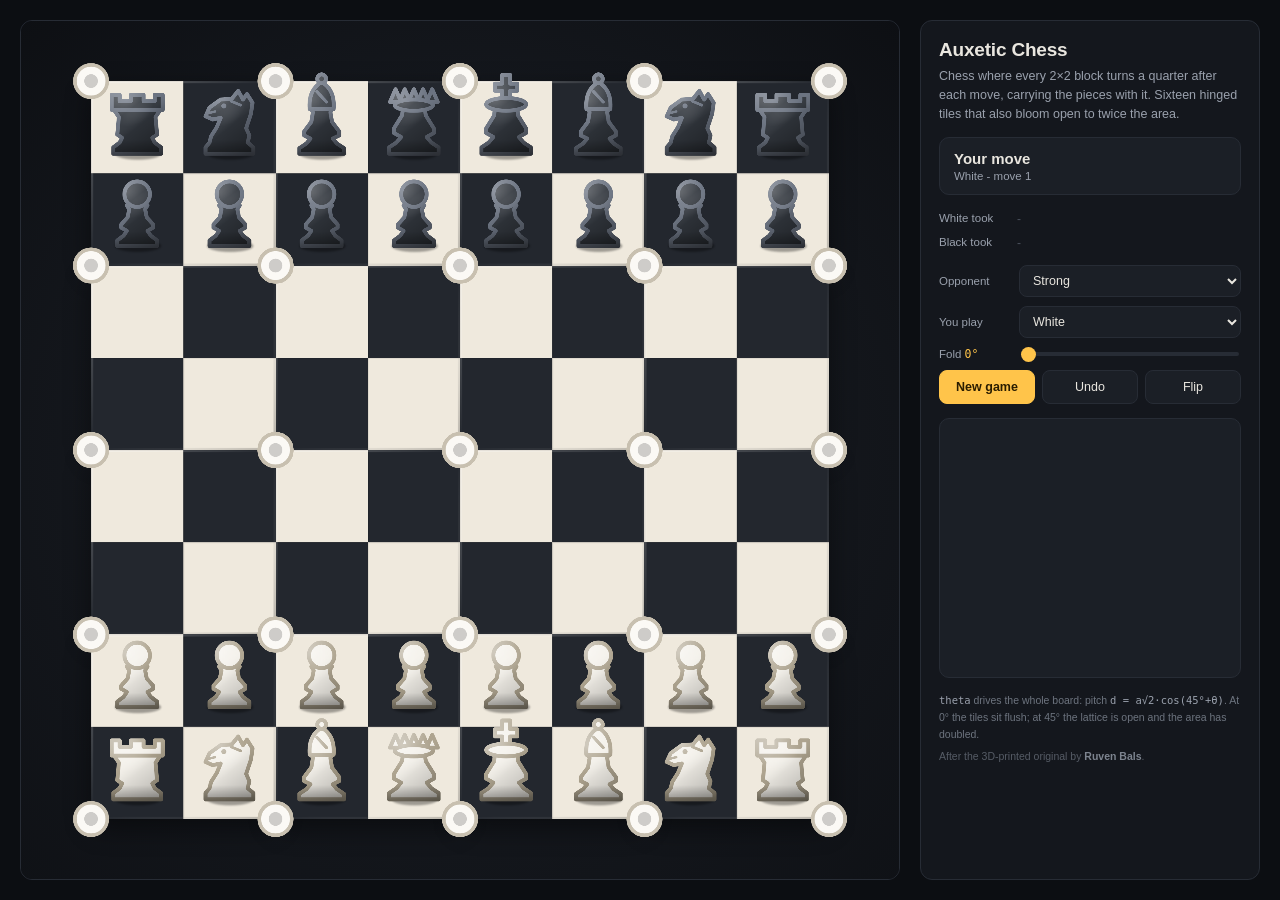
==== index.html @ 0c1244b6 "add auxetic chess: every 2x2 block twists a quarter after each move Co-Authored-By: Claude Opus 5 <n" ====
<!DOCTYPE html>
<html lang="en">
<head>
<meta charset="utf-8">
<meta name="viewport" content="width=device-width, initial-scale=1, viewport-fit=cover">
<title>Auxetic Chess</title>
<meta name="description" content="Chess on a rotating-squares auxetic board that blooms open and folds into play.">
<link rel="stylesheet" href="style.css">
<link rel="icon" href="data:image/svg+xml,<svg xmlns='http://www.w3.org/2000/svg' viewBox='0 0 32 32'><rect width='32' height='32' rx='6' fill='%23f7f4ee'/><rect x='4' y='4' width='12' height='12' fill='%2323272e'/><rect x='16' y='16' width='12' height='12' fill='%2323272e'/></svg>">
</head>
<body>

<main class="shell">

  <section class="stage">
    <canvas id="board" aria-label="Auxetic chess board"></canvas>

    <div id="promo" class="promo" hidden>
      <p>Promote to</p>
      <div id="promo-choices" class="promo-choices"></div>
    </div>
  </section>

  <aside class="panel">
    <header class="brand">
      <h1>Auxetic Chess</h1>
      <p class="sub">Chess where every 2&times;2 block turns a quarter after each
      move, carrying the pieces with it. Sixteen hinged tiles that also bloom
      open to twice the area.</p>
    </header>

    <div class="statusbox">
      <strong id="status">Unfolding</strong>
      <span id="detail"></span>
    </div>

    <div class="captures">
      <div class="cap-row">
        <span class="cap-label">White took</span>
        <span id="cap-white" class="cap glyphs b"></span>
        <span class="adv"></span>
      </div>
      <div class="cap-row">
        <span class="cap-label">Black took</span>
        <span id="cap-black" class="cap glyphs w"></span>
        <span class="adv"></span>
      </div>
    </div>

    <div class="controls">
      <div class="row">
        <label for="level">Opponent</label>
        <select id="level">
          <option value="0">Casual</option>
          <option value="1">Club</option>
          <option value="2" selected>Strong</option>
          <option value="3">Brutal</option>
        </select>
      </div>
      <div class="row">
        <label for="side">You play</label>
        <select id="side">
          <option value="white" selected>White</option>
          <option value="black">Black</option>
        </select>
      </div>
      <div class="row slider">
        <label for="fold">Fold <span id="fold-val">45&deg;</span></label>
        <input id="fold" type="range" min="0" max="100" value="100">
      </div>
      <div class="row buttons">
        <button id="new-game" class="primary">New game</button>
        <button id="undo">Undo</button>
        <button id="flip">Flip</button>
      </div>
    </div>

    <ol id="moves" class="moves"></ol>

    <footer class="foot">
      <p><span class="k">theta</span> drives the whole board:
      pitch <span class="k">d = a&#8730;2&#183;cos(45&deg;+&theta;)</span>.
      At 0&deg; the tiles sit flush; at 45&deg; the lattice is open and the area has doubled.</p>
      <p class="credit">After the 3D-printed original by <strong>Ruven Bals</strong>.</p>
    </footer>
  </aside>

</main>

<script src="js/chess.js"></script>
<script src="js/ai.js"></script>
<script src="js/pieces.js"></script>
<script src="js/board.js"></script>
<script src="js/main.js"></script>
</body>
</html>
---- style.css ----
:root {
  --bg: #0c0e12;
  --panel: #14171d;
  --panel-2: #1b1f26;
  --line: #272c35;
  --ink: #e9e6df;
  --ink-dim: #9aa1ad;
  --accent: #ffc44a;
  --accent-ink: #2a1d00;
  --radius: 12px;
  --font: ui-sans-serif, -apple-system, "SF Pro Text", "Segoe UI", Roboto, sans-serif;
  --mono: ui-monospace, "SF Mono", Menlo, Consolas, monospace;
}

* { box-sizing: border-box; }

html, body {
  margin: 0;
  height: 100%;
  background: var(--bg);
  color: var(--ink);
  font-family: var(--font);
  -webkit-font-smoothing: antialiased;
}

.shell {
  display: grid;
  grid-template-columns: minmax(0, 1fr) 340px;
  gap: 20px;
  height: 100%;
  padding: 20px;
}

/* ---- board stage ---- */

.stage {
  position: relative;
  min-width: 0;
  border-radius: var(--radius);
  overflow: hidden;
  background: #11141a;
  border: 1px solid var(--line);
}

#board {
  display: block;
  width: 100%;
  height: 100%;
  touch-action: manipulation;
}

.promo {
  position: absolute;
  inset: auto 0 0 0;
  margin: 0 auto 24px;
  width: max-content;
  padding: 14px 18px;
  background: rgba(20, 23, 29, 0.94);
  border: 1px solid var(--line);
  border-radius: var(--radius);
  box-shadow: 0 18px 50px rgba(0, 0, 0, 0.6);
  backdrop-filter: blur(8px);
  text-align: center;
}
.promo p { margin: 0 0 10px; font-size: 12px; color: var(--ink-dim); letter-spacing: 0.04em; text-transform: uppercase; }
.promo-choices { display: flex; gap: 8px; }
.promo-btn {
  width: 56px; height: 56px;
  font-size: 34px; line-height: 1;
  background: var(--panel-2);
  border: 1px solid var(--line);
  border-radius: 10px;
  color: var(--ink);
  cursor: pointer;
  transition: background .12s, transform .12s;
}
.promo-btn:hover { background: #2a303a; transform: translateY(-2px); }
.promo-btn .glyph.w { color: #f4f1ea; text-shadow: 0 1px 2px rgba(0,0,0,0.5); }
.promo-btn .glyph.b { color: #20242b; text-shadow: 0 1px 0 rgba(255,255,255,0.18); }

/* ---- side panel ---- */

.panel {
  display: flex;
  flex-direction: column;
  gap: 14px;
  min-height: 0;
  padding: 18px;
  background: var(--panel);
  border: 1px solid var(--line);
  border-radius: var(--radius);
  overflow-y: auto;
}

.brand h1 {
  margin: 0;
  font-size: 19px;
  letter-spacing: -0.01em;
}
.brand .sub {
  margin: 6px 0 0;
  font-size: 12.5px;
  line-height: 1.5;
  color: var(--ink-dim);
}

.statusbox {
  display: flex;
  flex-direction: column;
  gap: 3px;
  padding: 12px 14px;
  background: var(--panel-2);
  border: 1px solid var(--line);
  border-radius: 10px;
}
.statusbox strong { font-size: 15px; }
.statusbox span { font-size: 11.5px; color: var(--ink-dim); font-variant-numeric: tabular-nums; }

.captures { display: flex; flex-direction: column; gap: 6px; }
.cap-row { display: flex; align-items: center; gap: 8px; font-size: 11.5px; }
.cap-label { color: var(--ink-dim); width: 70px; flex: none; }
.cap { font-size: 17px; line-height: 1; letter-spacing: -1px; min-height: 18px; flex: 1; word-break: break-all; }
.cap.w { color: #f2efe9; }
.cap.b { color: #79808d; }
.cap .none { color: #4a515c; font-size: 12px; }
.adv { color: var(--accent); font-size: 11px; font-weight: 600; font-variant-numeric: tabular-nums; }

.controls { display: flex; flex-direction: column; gap: 9px; }
.row { display: flex; align-items: center; gap: 10px; }
.row label { font-size: 11.5px; color: var(--ink-dim); width: 70px; flex: none; }
.row select {
  flex: 1;
  padding: 7px 9px;
  font-family: inherit;
  font-size: 12.5px;
  color: var(--ink);
  background: var(--panel-2);
  border: 1px solid var(--line);
  border-radius: 8px;
  cursor: pointer;
}
.row.slider label { width: auto; min-width: 70px; }
.row.slider #fold-val { color: var(--accent); font-variant-numeric: tabular-nums; font-family: var(--mono); }
#fold {
  flex: 1;
  -webkit-appearance: none;
  appearance: none;
  height: 4px;
  border-radius: 2px;
  background: var(--line);
  cursor: pointer;
}
#fold::-webkit-slider-thumb {
  -webkit-appearance: none;
  width: 15px; height: 15px;
  border-radius: 50%;
  background: var(--accent);
  border: none;
  cursor: grab;
}
#fold::-moz-range-thumb {
  width: 15px; height: 15px;
  border-radius: 50%;
  background: var(--accent);
  border: none;
  cursor: grab;
}

.buttons { gap: 7px; }
button {
  flex: 1;
  padding: 9px 10px;
  font-family: inherit;
  font-size: 12.5px;
  font-weight: 500;
  color: var(--ink);
  background: var(--panel-2);
  border: 1px solid var(--line);
  border-radius: 8px;
  cursor: pointer;
  transition: background .12s;
}
button:hover { background: #262c36; }
button.primary { background: var(--accent); color: var(--accent-ink); border-color: var(--accent); font-weight: 600; }
button.primary:hover { background: #ffd170; }

.moves {
  flex: 1;
  min-height: 90px;
  max-height: 260px;
  margin: 0;
  padding: 8px;
  overflow-y: auto;
  list-style: none;
  background: var(--panel-2);
  border: 1px solid var(--line);
  border-radius: 10px;
  font-family: var(--mono);
  font-size: 12px;
}
.moves li { display: grid; grid-template-columns: 30px 1fr 1fr; gap: 6px; padding: 2.5px 4px; border-radius: 4px; }
.moves li:nth-child(odd) { background: rgba(255, 255, 255, 0.022); }
.moves .n { color: #5c636f; }
.moves .m { color: var(--ink); }

.foot { font-size: 10.5px; line-height: 1.6; color: #6d747f; }
.foot p { margin: 0 0 5px; }
.foot .k { font-family: var(--mono); color: #9aa1ad; }
.foot .credit { color: #565c66; }
.foot .credit strong { color: #7d848f; font-weight: 600; }

/* ---- narrow screens ---- */

@media (max-width: 900px) {
  .shell {
    grid-template-columns: 1fr;
    grid-template-rows: minmax(0, 1fr) auto;
    height: auto;
    min-height: 100%;
    padding: 12px;
    gap: 12px;
  }
  .stage { aspect-ratio: 1 / 1; height: auto; }
  .panel { max-height: none; overflow: visible; }
  .moves { max-height: 160px; }
}

@media (max-width: 460px) {
  .shell { padding: 8px; gap: 8px; }
  .panel { padding: 14px; }
}
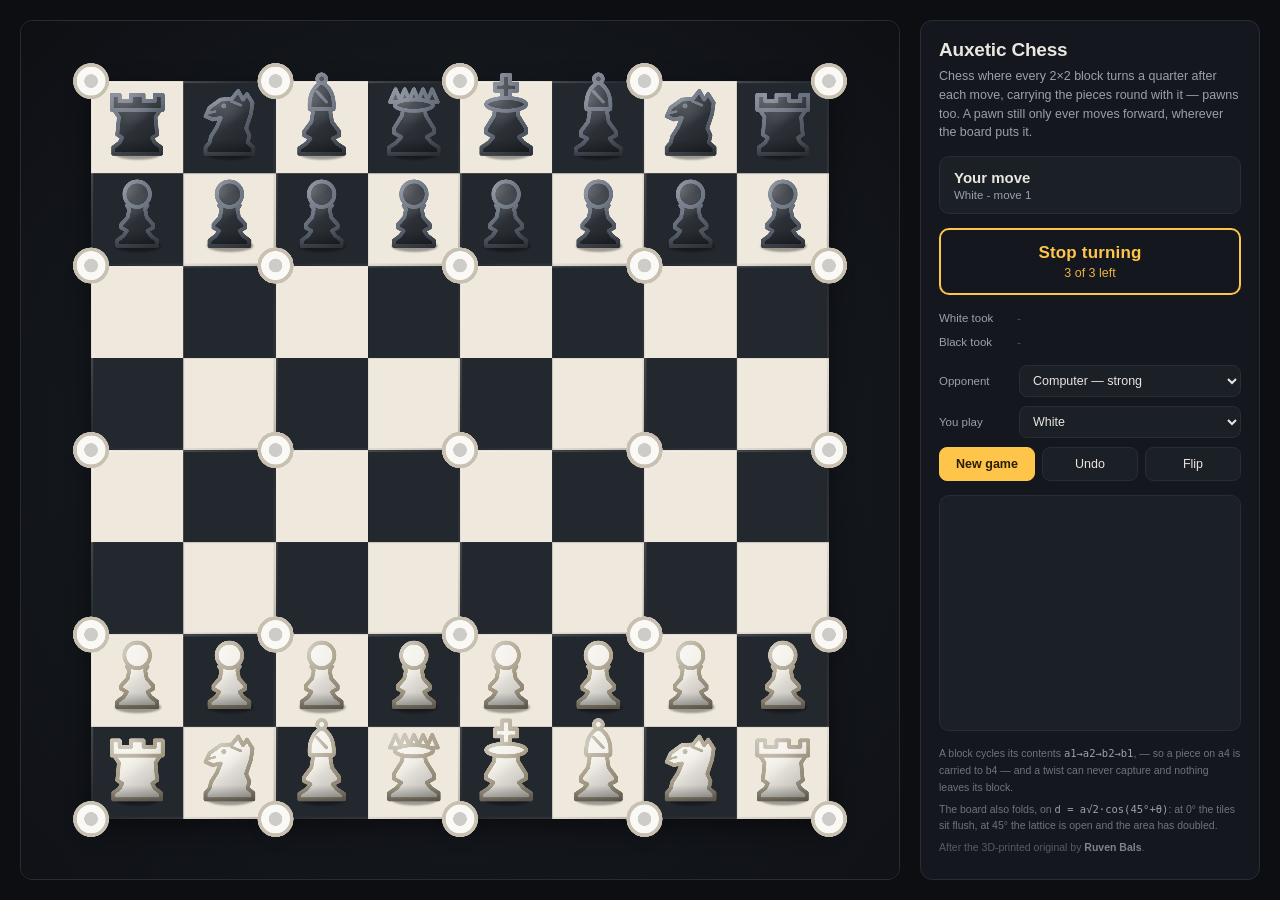
==== commit a71a8050: "make the twist the whole game, and add stop turning - the twist is always on; the checkbox and fold " ====
--- a/index.html
+++ b/index.html
@@ -19,20 +19,33 @@
       <p>Promote to</p>
       <div id="promo-choices" class="promo-choices"></div>
     </div>
+
+    <div id="mate" class="mate" hidden>
+      <div class="mate-card">
+        <span id="mate-king" class="mate-king w">&#9818;</span>
+        <h2>Checkmate</h2>
+        <p id="mate-winner">White wins</p>
+      </div>
+    </div>
   </section>
 
   <aside class="panel">
     <header class="brand">
       <h1>Auxetic Chess</h1>
       <p class="sub">Chess where every 2&times;2 block turns a quarter after each
-      move, carrying the pieces with it. Sixteen hinged tiles that also bloom
-      open to twice the area.</p>
+      move, carrying the pieces round with it &mdash; pawns too. A pawn still
+      only ever moves forward, wherever the board puts it.</p>
     </header>
 
     <div class="statusbox">
       <strong id="status">Unfolding</strong>
       <span id="detail"></span>
     </div>
+
+    <button id="stop" class="stop-btn" disabled>
+      <span id="stop-title" class="stop-title">Stop turning</span>
+      <span id="stop-sub" class="stop-sub">3 left</span>
+    </button>
 
     <div class="captures">
       <div class="cap-row">
@@ -51,22 +64,19 @@
       <div class="row">
         <label for="level">Opponent</label>
         <select id="level">
-          <option value="0">Casual</option>
-          <option value="1">Club</option>
-          <option value="2" selected>Strong</option>
-          <option value="3">Brutal</option>
+          <option value="hotseat">Two players</option>
+          <option value="0">Computer &mdash; casual</option>
+          <option value="1">Computer &mdash; club</option>
+          <option value="2" selected>Computer &mdash; strong</option>
+          <option value="3">Computer &mdash; brutal</option>
         </select>
       </div>
-      <div class="row">
+      <div class="row" id="side-row">
         <label for="side">You play</label>
         <select id="side">
           <option value="white" selected>White</option>
           <option value="black">Black</option>
         </select>
-      </div>
-      <div class="row slider">
-        <label for="fold">Fold <span id="fold-val">45&deg;</span></label>
-        <input id="fold" type="range" min="0" max="100" value="100">
       </div>
       <div class="row buttons">
         <button id="new-game" class="primary">New game</button>
@@ -78,9 +88,12 @@
     <ol id="moves" class="moves"></ol>
 
     <footer class="foot">
-      <p><span class="k">theta</span> drives the whole board:
-      pitch <span class="k">d = a&#8730;2&#183;cos(45&deg;+&theta;)</span>.
-      At 0&deg; the tiles sit flush; at 45&deg; the lattice is open and the area has doubled.</p>
+      <p>A block cycles its contents <span class="k">a1&rarr;a2&rarr;b2&rarr;b1</span>,
+      &mdash; so a piece on a4 is carried to b4 &mdash; and a twist can never
+      capture and nothing leaves its block.</p>
+      <p>The board also folds, on
+      <span class="k">d = a&#8730;2&#183;cos(45&deg;+&theta;)</span>: at 0&deg; the
+      tiles sit flush, at 45&deg; the lattice is open and the area has doubled.</p>
       <p class="credit">After the 3D-printed original by <strong>Ruven Bals</strong>.</p>
     </footer>
   </aside>
--- a/style.css
+++ b/style.css
@@ -78,6 +78,51 @@
 .promo-btn .glyph.w { color: #f4f1ea; text-shadow: 0 1px 2px rgba(0,0,0,0.5); }
 .promo-btn .glyph.b { color: #20242b; text-shadow: 0 1px 0 rgba(255,255,255,0.18); }
 
+/* Checkmate announcement, over the board. The board stays shut underneath and
+   only lightly dimmed, so the mating position can still be read. */
+.mate {
+  position: absolute;
+  inset: 0;
+  display: grid;
+  place-items: center;
+  padding: 16px;
+  background: rgba(8, 10, 14, 0.38);
+  pointer-events: none;
+  animation: mate-fade .35s ease-out both;
+}
+/* Same specificity trap as `.row[hidden]`. */
+.mate[hidden] { display: none; }
+.mate-card {
+  padding: 22px 48px 26px;
+  text-align: center;
+  background: rgba(20, 23, 29, 0.94);
+  border: 2px solid var(--accent);
+  border-radius: 18px;
+  box-shadow: 0 24px 70px rgba(0, 0, 0, 0.7), 0 0 0 6px rgba(255, 196, 74, 0.12);
+  backdrop-filter: blur(8px);
+  animation: mate-pop .5s cubic-bezier(.2, 1.4, .4, 1) both;
+}
+.mate-king { display: block; font-size: clamp(48px, 8vw, 80px); line-height: 1; }
+.mate-king.w { color: #f4f1ea; text-shadow: 0 2px 4px rgba(0,0,0,0.6); }
+.mate-king.b { color: #20242b; text-shadow: 0 0 1px rgba(255,255,255,0.7), 0 0 14px rgba(255,255,255,0.18); }
+.mate-card h2 {
+  margin: 6px 0 0;
+  font-size: clamp(40px, 7vw, 72px);
+  font-weight: 800;
+  line-height: 1;
+  letter-spacing: 0.04em;
+  text-transform: uppercase;
+  color: var(--accent);
+}
+.mate-card p {
+  margin: 10px 0 0;
+  font-size: clamp(20px, 3vw, 28px);
+  font-weight: 600;
+  color: var(--ink);
+}
+@keyframes mate-fade { from { opacity: 0; } }
+@keyframes mate-pop { from { opacity: 0; transform: scale(.85); } }
+
 /* ---- side panel ---- */
 
 .panel {
@@ -115,6 +160,42 @@
 }
 .statusbox strong { font-size: 15px; }
 .statusbox span { font-size: 11.5px; color: var(--ink-dim); font-variant-numeric: tabular-nums; }
+
+/* Stop turning. Outlined when available, filled once pressed ("armed") so it is
+   unmistakable that the next move will stop the board. */
+.stop-btn {
+  flex: none;
+  display: flex;
+  flex-direction: column;
+  align-items: center;
+  gap: 3px;
+  padding: 13px 14px;
+  color: var(--accent);
+  background: transparent;
+  border: 2px solid var(--accent);
+  border-radius: 10px;
+  transition: background .12s, color .12s, opacity .12s;
+}
+.stop-btn:hover { background: rgba(255, 196, 74, 0.10); }
+.stop-btn.armed { background: var(--accent); color: var(--accent-ink); }
+.stop-btn.armed:hover { background: #ffd170; }
+.stop-btn.running { border-style: dashed; }
+.stop-btn:disabled { opacity: 0.42; cursor: default; background: transparent; }
+.stop-title { font-size: 17px; font-weight: 700; letter-spacing: 0.01em; }
+.stop-sub { font-size: 12.5px; font-weight: 500; opacity: 0.9; }
+
+.moves .stop-mark {
+  margin-left: 5px;
+  padding: 0 4px;
+  font-size: 9.5px;
+  font-weight: 700;
+  letter-spacing: 0.05em;
+  text-transform: uppercase;
+  vertical-align: 1px;
+  color: var(--accent-ink);
+  background: var(--accent);
+  border-radius: 3px;
+}
 
 .captures { display: flex; flex-direction: column; gap: 6px; }
 .cap-row { display: flex; align-items: center; gap: 8px; font-size: 11.5px; }
@@ -127,6 +208,9 @@
 
 .controls { display: flex; flex-direction: column; gap: 9px; }
 .row { display: flex; align-items: center; gap: 10px; }
+/* `.row` would otherwise beat the user agent's [hidden] rule on specificity,
+   so hiding a row would do nothing. */
+.row[hidden] { display: none; }
 .row label { font-size: 11.5px; color: var(--ink-dim); width: 70px; flex: none; }
 .row select {
   flex: 1;
@@ -139,33 +223,6 @@
   border-radius: 8px;
   cursor: pointer;
 }
-.row.slider label { width: auto; min-width: 70px; }
-.row.slider #fold-val { color: var(--accent); font-variant-numeric: tabular-nums; font-family: var(--mono); }
-#fold {
-  flex: 1;
-  -webkit-appearance: none;
-  appearance: none;
-  height: 4px;
-  border-radius: 2px;
-  background: var(--line);
-  cursor: pointer;
-}
-#fold::-webkit-slider-thumb {
-  -webkit-appearance: none;
-  width: 15px; height: 15px;
-  border-radius: 50%;
-  background: var(--accent);
-  border: none;
-  cursor: grab;
-}
-#fold::-moz-range-thumb {
-  width: 15px; height: 15px;
-  border-radius: 50%;
-  background: var(--accent);
-  border: none;
-  cursor: grab;
-}
-
 .buttons { gap: 7px; }
 button {
   flex: 1;
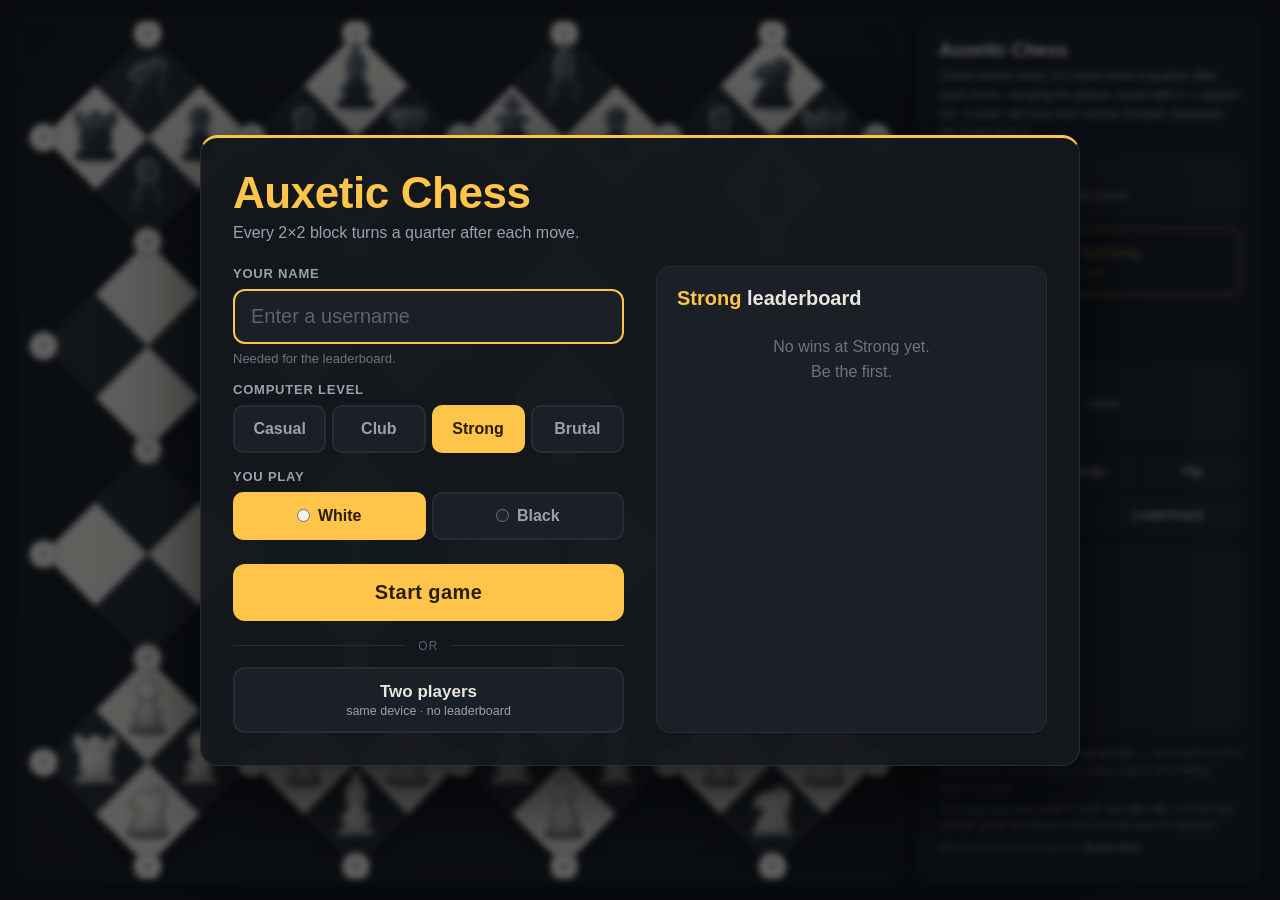
==== commit 086c913e: "add a start screen and a leaderboard for each computer level A username and computer level are chose" ====
--- a/index.html
+++ b/index.html
@@ -25,6 +25,7 @@
         <span id="mate-king" class="mate-king w">&#9818;</span>
         <h2>Checkmate</h2>
         <p id="mate-winner">White wins</p>
+        <p id="mate-rank" class="mate-rank" hidden></p>
       </div>
     </div>
   </section>
@@ -60,28 +61,21 @@
       </div>
     </div>
 
+    <div class="player-card" id="player-card">
+      <span id="pc-name" class="pc-name">Player</span>
+      <span id="pc-meta" class="pc-meta">vs Computer &mdash; Strong &middot; White</span>
+      <span id="pc-rank" class="pc-rank">Ranked</span>
+    </div>
+
     <div class="controls">
-      <div class="row">
-        <label for="level">Opponent</label>
-        <select id="level">
-          <option value="hotseat">Two players</option>
-          <option value="0">Computer &mdash; casual</option>
-          <option value="1">Computer &mdash; club</option>
-          <option value="2" selected>Computer &mdash; strong</option>
-          <option value="3">Computer &mdash; brutal</option>
-        </select>
-      </div>
-      <div class="row" id="side-row">
-        <label for="side">You play</label>
-        <select id="side">
-          <option value="white" selected>White</option>
-          <option value="black">Black</option>
-        </select>
-      </div>
       <div class="row buttons">
         <button id="new-game" class="primary">New game</button>
         <button id="undo">Undo</button>
         <button id="flip">Flip</button>
+      </div>
+      <div class="row buttons">
+        <button id="menu-btn">Menu</button>
+        <button id="lb-btn">Leaderboard</button>
       </div>
     </div>
 
@@ -100,9 +94,74 @@
 
 </main>
 
+<!-- Start screen. Shown on load, and again from Menu. -->
+<div id="menu" class="menu">
+  <div class="menu-card">
+    <header class="menu-head">
+      <h1>Auxetic Chess</h1>
+      <p>Every 2&times;2 block turns a quarter after each move.</p>
+    </header>
+
+    <div class="menu-body">
+      <form id="start-form" class="menu-form" novalidate>
+        <label class="field-label" for="name">Your name</label>
+        <input id="name" class="name-input" type="text" maxlength="16"
+               autocomplete="nickname" spellcheck="false" placeholder="Enter a username">
+        <p id="name-hint" class="hint">Needed for the leaderboard.</p>
+
+        <span class="field-label">Computer level</span>
+        <div id="level-pick" class="seg seg-4" role="radiogroup" aria-label="Computer level">
+          <button type="button" role="radio" data-level="0">Casual</button>
+          <button type="button" role="radio" data-level="1">Club</button>
+          <button type="button" role="radio" data-level="2">Strong</button>
+          <button type="button" role="radio" data-level="3">Brutal</button>
+        </div>
+
+        <span class="field-label">You play</span>
+        <div id="side-pick" class="seg seg-2" role="radiogroup" aria-label="You play">
+          <button type="button" role="radio" data-side="white"><span class="side-dot w"></span>White</button>
+          <button type="button" role="radio" data-side="black"><span class="side-dot b"></span>Black</button>
+        </div>
+
+        <button id="start" type="submit" class="start-btn">Start game</button>
+
+        <div class="or"><span>or</span></div>
+        <button id="two-players" type="button" class="two-btn">
+          Two players<small>same device &middot; no leaderboard</small>
+        </button>
+        <button id="resume" type="button" class="resume-btn" hidden>Back to the game</button>
+      </form>
+
+      <section class="menu-lb" aria-live="polite">
+        <h2><span id="menu-lb-level">Strong</span> leaderboard</h2>
+        <div id="menu-lb-table"></div>
+      </section>
+    </div>
+  </div>
+</div>
+
+<!-- The leaderboard, opened from the side panel during a game. -->
+<div id="lb" class="lb" hidden>
+  <div class="lb-card" role="dialog" aria-modal="true" aria-labelledby="lb-title">
+    <header class="lb-head">
+      <h2 id="lb-title">Leaderboard</h2>
+      <button id="lb-close" class="lb-close" aria-label="Close">&times;</button>
+    </header>
+    <div id="lb-tabs" class="seg seg-4" role="tablist">
+      <button type="button" role="tab" data-level="0">Casual</button>
+      <button type="button" role="tab" data-level="1">Club</button>
+      <button type="button" role="tab" data-level="2">Strong</button>
+      <button type="button" role="tab" data-level="3">Brutal</button>
+    </div>
+    <div id="lb-table"></div>
+    <p class="lb-note">Wins against the computer, saved on this device. Games where Undo was used don't count.</p>
+  </div>
+</div>
+
 <script src="js/chess.js"></script>
 <script src="js/ai.js"></script>
 <script src="js/pieces.js"></script>
+<script src="js/leaderboard.js"></script>
 <script src="js/board.js"></script>
 <script src="js/main.js"></script>
 </body>
--- a/style.css
+++ b/style.css
@@ -93,7 +93,10 @@
 /* Same specificity trap as `.row[hidden]`. */
 .mate[hidden] { display: none; }
 .mate-card {
-  padding: 22px 48px 26px;
+  /* Side padding and the headline both shrink with the screen: on a phone the
+     board is only ~370px wide, and at the desktop sizes CHECKMATE ran off it. */
+  max-width: 100%;
+  padding: 22px clamp(18px, 5vw, 48px) 26px;
   text-align: center;
   background: rgba(20, 23, 29, 0.94);
   border: 2px solid var(--accent);
@@ -107,7 +110,7 @@
 .mate-king.b { color: #20242b; text-shadow: 0 0 1px rgba(255,255,255,0.7), 0 0 14px rgba(255,255,255,0.18); }
 .mate-card h2 {
   margin: 6px 0 0;
-  font-size: clamp(40px, 7vw, 72px);
+  font-size: clamp(30px, 8vw, 72px);
   font-weight: 800;
   line-height: 1;
   letter-spacing: 0.04em;
@@ -197,6 +200,217 @@
   border-radius: 3px;
 }
 
+/* Who is playing, and whether the game counts. */
+.player-card {
+  display: flex;
+  flex-direction: column;
+  gap: 2px;
+  padding: 11px 14px;
+  background: var(--panel-2);
+  border: 1px solid var(--line);
+  border-left: 3px solid var(--accent);
+  border-radius: 10px;
+}
+.pc-name { font-size: 16px; font-weight: 700; overflow-wrap: anywhere; }
+.pc-meta { font-size: 12px; color: var(--ink-dim); }
+.pc-rank { margin-top: 4px; font-size: 11.5px; font-weight: 600; }
+.pc-rank.on { color: var(--accent); }
+.pc-rank.off { color: #7d848f; }
+
+.mate-rank {
+  font-size: clamp(14px, 2vw, 18px) !important;
+  font-weight: 600 !important;
+  color: var(--accent) !important;
+}
+.mate-rank[hidden] { display: none; }
+
+/* ---- start screen ---- */
+
+.menu, .lb {
+  position: fixed;
+  inset: 0;
+  z-index: 10;
+  display: grid;
+  place-items: center;
+  overflow-y: auto;
+  padding: max(16px, env(safe-area-inset-top)) 16px max(16px, env(safe-area-inset-bottom));
+  /* Dim, not hide: the bloomed-open board shows through behind it. */
+  background: rgba(8, 10, 14, 0.62);
+  backdrop-filter: blur(3px);
+}
+.menu[hidden], .lb[hidden] { display: none; }
+
+.menu-card, .lb-card {
+  width: min(880px, 100%);
+  background: rgba(20, 23, 29, 0.96);
+  border: 1px solid var(--line);
+  border-top: 3px solid var(--accent);
+  border-radius: 18px;
+  box-shadow: 0 30px 90px rgba(0, 0, 0, 0.7);
+  animation: mate-pop .35s cubic-bezier(.2, 1.2, .4, 1) both;
+}
+.menu-card { padding: 30px 32px 32px; }
+
+.menu-head h1 {
+  margin: 0;
+  font-size: clamp(30px, 5vw, 44px);
+  font-weight: 800;
+  letter-spacing: -0.01em;
+  color: var(--accent);
+}
+.menu-head p { margin: 6px 0 0; font-size: 16px; color: var(--ink-dim); }
+
+.menu-body {
+  display: grid;
+  grid-template-columns: minmax(0, 1fr) minmax(0, 1fr);
+  gap: 32px;
+  margin-top: 24px;
+}
+
+.menu-form { display: flex; flex-direction: column; }
+.field-label {
+  margin: 16px 0 8px;
+  font-size: 13px;
+  font-weight: 600;
+  letter-spacing: 0.06em;
+  text-transform: uppercase;
+  color: var(--ink-dim);
+}
+.field-label:first-child { margin-top: 0; }
+
+.name-input {
+  width: 100%;
+  padding: 14px 16px;
+  font: 600 20px var(--font);
+  color: var(--ink);
+  background: var(--panel-2);
+  border: 2px solid var(--line);
+  border-radius: 12px;
+  outline: none;
+}
+.name-input:focus { border-color: var(--accent); }
+.name-input::placeholder { color: #5c636f; font-weight: 500; }
+.hint { margin: 7px 0 0; font-size: 13px; color: #6d747f; }
+.hint.bad { color: #ff7a6b; font-weight: 600; }
+
+/* Segmented pickers: level, colour, and the leaderboard tabs. */
+.seg { display: grid; gap: 6px; }
+.seg-4 { grid-template-columns: repeat(4, minmax(0, 1fr)); }
+.seg-2 { grid-template-columns: repeat(2, minmax(0, 1fr)); }
+.seg button {
+  padding: 13px 6px;
+  font-size: 16px;
+  font-weight: 600;
+  color: var(--ink-dim);
+  background: var(--panel-2);
+  border: 2px solid var(--line);
+  border-radius: 10px;
+}
+.seg button:hover { color: var(--ink); background: #232832; }
+.seg button.on { color: var(--accent-ink); background: var(--accent); border-color: var(--accent); }
+.side-dot {
+  display: inline-block;
+  width: 13px; height: 13px;
+  margin-right: 8px;
+  vertical-align: -1px;
+  border-radius: 50%;
+  border: 1.5px solid #6d747f;
+}
+.side-dot.w { background: #f4f1ea; }
+.side-dot.b { background: #20242b; }
+
+.start-btn {
+  flex: none;
+  margin-top: 24px;
+  padding: 17px;
+  font-size: 20px;
+  font-weight: 800;
+  letter-spacing: 0.02em;
+  color: var(--accent-ink);
+  background: var(--accent);
+  border: none;
+  border-radius: 12px;
+}
+.start-btn:hover { background: #ffd170; }
+
+.or {
+  display: flex;
+  align-items: center;
+  gap: 12px;
+  margin: 18px 0 14px;
+  font-size: 12px;
+  text-transform: uppercase;
+  letter-spacing: 0.1em;
+  color: #5c636f;
+}
+.or::before, .or::after { content: ''; flex: 1; height: 1px; background: var(--line); }
+
+.two-btn, .resume-btn {
+  flex: none;
+  display: flex;
+  flex-direction: column;
+  align-items: center;
+  gap: 2px;
+  padding: 13px;
+  font-size: 17px;
+  font-weight: 700;
+  border: 2px solid var(--line);
+  border-radius: 12px;
+}
+.two-btn small { font-size: 12.5px; font-weight: 500; color: var(--ink-dim); }
+.resume-btn { margin-top: 10px; background: transparent; color: var(--ink-dim); }
+.resume-btn[hidden] { display: none; }
+
+.menu-lb {
+  padding: 20px;
+  background: var(--panel-2);
+  border: 1px solid var(--line);
+  border-radius: 14px;
+}
+.menu-lb h2, .lb-head h2 {
+  margin: 0 0 12px;
+  font-size: 20px;
+  font-weight: 700;
+}
+.menu-lb h2 span { color: var(--accent); }
+
+.lb-table { width: 100%; border-collapse: collapse; font-size: 16px; font-variant-numeric: tabular-nums; }
+.lb-table th {
+  padding: 0 8px 8px;
+  font-size: 12px;
+  font-weight: 600;
+  letter-spacing: 0.06em;
+  text-transform: uppercase;
+  text-align: left;
+  color: #6d747f;
+  border-bottom: 1px solid var(--line);
+}
+.lb-table td { padding: 9px 8px; border-bottom: 1px solid rgba(255, 255, 255, 0.04); overflow-wrap: anywhere; }
+.lb-table th:first-child, .lb-table td:first-child { width: 36px; color: #7d848f; }
+.lb-table th:last-child, .lb-table td:last-child { width: 60px; text-align: right; font-weight: 700; }
+.lb-table tbody tr:nth-child(1) td:first-child { color: var(--accent); font-weight: 800; }
+.lb-table tr.me td { color: var(--accent); }
+.lb-table tr.me td:nth-child(2) { font-weight: 700; }
+.lb-empty { margin: 24px 0; text-align: center; font-size: 16px; line-height: 1.6; color: #6d747f; }
+
+/* ---- leaderboard window ---- */
+
+.lb { z-index: 11; }
+.lb-card { width: min(480px, 100%); padding: 22px 24px 20px; }
+.lb-head { display: flex; align-items: center; justify-content: space-between; }
+.lb-head h2 { margin: 0; font-size: 24px; }
+.lb-close {
+  flex: none;
+  width: 40px; height: 40px;
+  padding: 0;
+  font-size: 26px;
+  line-height: 1;
+  border-radius: 10px;
+}
+#lb-tabs { margin: 16px 0 14px; }
+#lb-tabs button { padding: 10px 4px; font-size: 14.5px; }
+.lb-note { margin: 14px 0 0; font-size: 12.5px; line-height: 1.5; color: #6d747f; }
+
 .captures { display: flex; flex-direction: column; gap: 6px; }
 .cap-row { display: flex; align-items: center; gap: 8px; font-size: 11.5px; }
 .cap-label { color: var(--ink-dim); width: 70px; flex: none; }
@@ -280,6 +494,9 @@
   .stage { aspect-ratio: 1 / 1; height: auto; }
   .panel { max-height: none; overflow: visible; }
   .moves { max-height: 160px; }
+  .menu, .lb { place-items: start center; }
+  .menu-card { padding: 22px 18px 22px; }
+  .menu-body { grid-template-columns: 1fr; gap: 20px; margin-top: 16px; }
 }
 
 @media (max-width: 460px) {
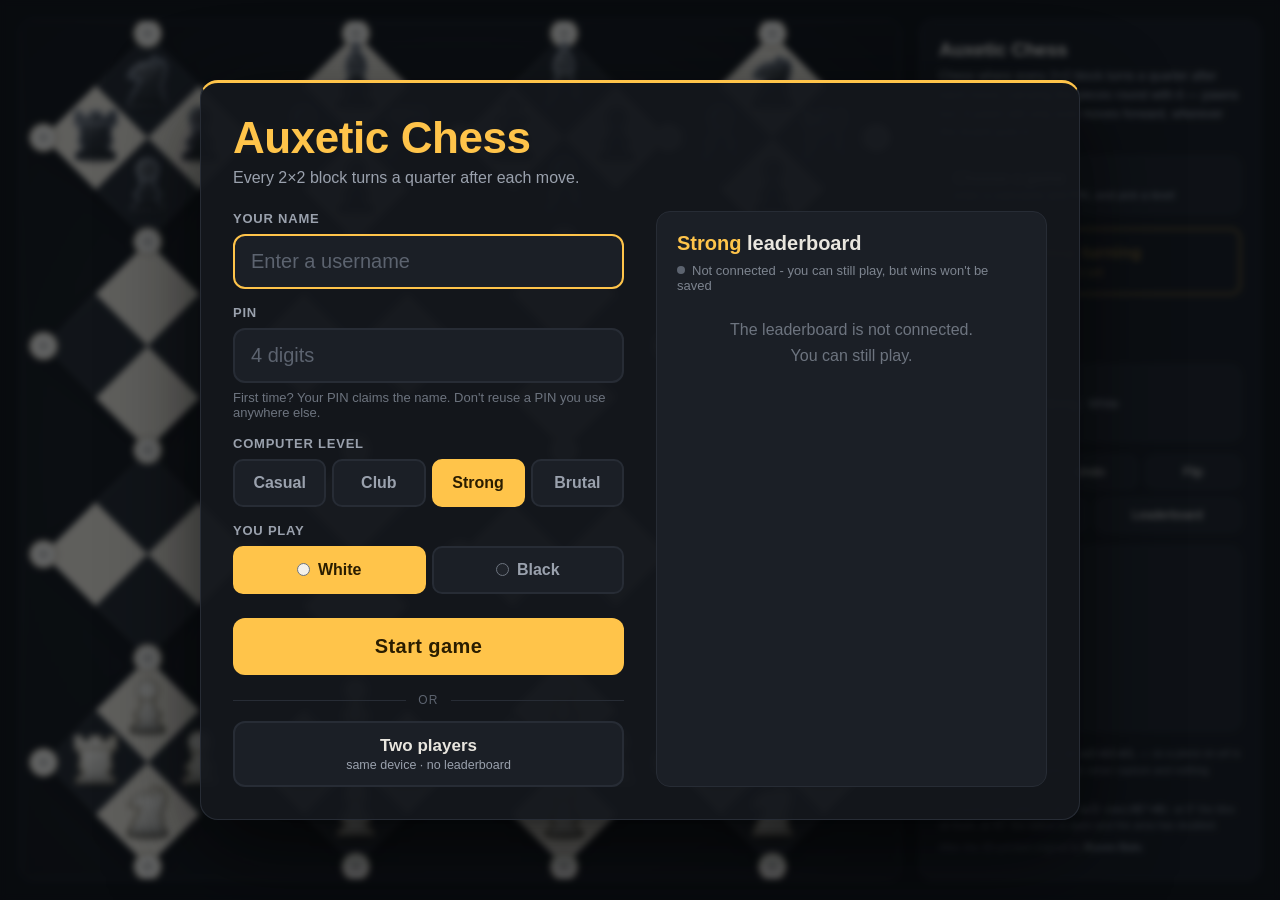
==== commit eb2813c7: "share the leaderboard online: name + PIN, and wins checked by replaying the game The leaderboard mov" ====
--- a/index.html
+++ b/index.html
@@ -107,7 +107,11 @@
         <label class="field-label" for="name">Your name</label>
         <input id="name" class="name-input" type="text" maxlength="16"
                autocomplete="nickname" spellcheck="false" placeholder="Enter a username">
-        <p id="name-hint" class="hint">Needed for the leaderboard.</p>
+
+        <label class="field-label" for="pin">PIN</label>
+        <input id="pin" class="name-input pin-input" type="password" inputmode="numeric"
+               pattern="[0-9]*" maxlength="4" autocomplete="off" placeholder="4 digits">
+        <p id="name-hint" class="hint">First time? Your PIN claims the name. Don't reuse a PIN you use anywhere else.</p>
 
         <span class="field-label">Computer level</span>
         <div id="level-pick" class="seg seg-4" role="radiogroup" aria-label="Computer level">
@@ -134,6 +138,7 @@
 
       <section class="menu-lb" aria-live="polite">
         <h2><span id="menu-lb-level">Strong</span> leaderboard</h2>
+        <p id="lb-status" class="lb-status">Connecting...</p>
         <div id="menu-lb-table"></div>
       </section>
     </div>
@@ -154,14 +159,16 @@
       <button type="button" role="tab" data-level="3">Brutal</button>
     </div>
     <div id="lb-table"></div>
-    <p class="lb-note">Wins against the computer, saved on this device. Games where Undo was used don't count.</p>
+    <p class="lb-note">Wins against the computer, shared by everyone who plays. Each win is checked by replaying the game. Games where Undo was used don't count.</p>
   </div>
 </div>
 
 <script src="js/chess.js"></script>
 <script src="js/ai.js"></script>
 <script src="js/pieces.js"></script>
+<script src="js/config.js"></script>
 <script src="js/leaderboard.js"></script>
+<script src="server/replay.js"></script>
 <script src="js/board.js"></script>
 <script src="js/main.js"></script>
 </body>
--- a/style.css
+++ b/style.css
@@ -291,6 +291,23 @@
 .name-input:focus { border-color: var(--accent); }
 .name-input::placeholder { color: #5c636f; font-weight: 500; }
 .hint { margin: 7px 0 0; font-size: 13px; color: #6d747f; }
+.pin-input { letter-spacing: 0.4em; font-variant-numeric: tabular-nums; }
+.pin-input::placeholder { letter-spacing: normal; }
+.start-btn:disabled { opacity: 0.6; cursor: progress; }
+
+/* Whether wins will be saved: green dot online, grey offline. */
+.lb-status { margin: -4px 0 12px; font-size: 13px; color: #7d848f; }
+.lb-status::before {
+  content: '';
+  display: inline-block;
+  width: 8px; height: 8px;
+  margin-right: 7px;
+  vertical-align: 1px;
+  border-radius: 50%;
+  background: #5c636f;
+}
+.lb-status.up { color: #9fd8b4; }
+.lb-status.up::before { background: #4cc27a; }
 .hint.bad { color: #ff7a6b; font-weight: 600; }
 
 /* Segmented pickers: level, colour, and the leaderboard tabs. */
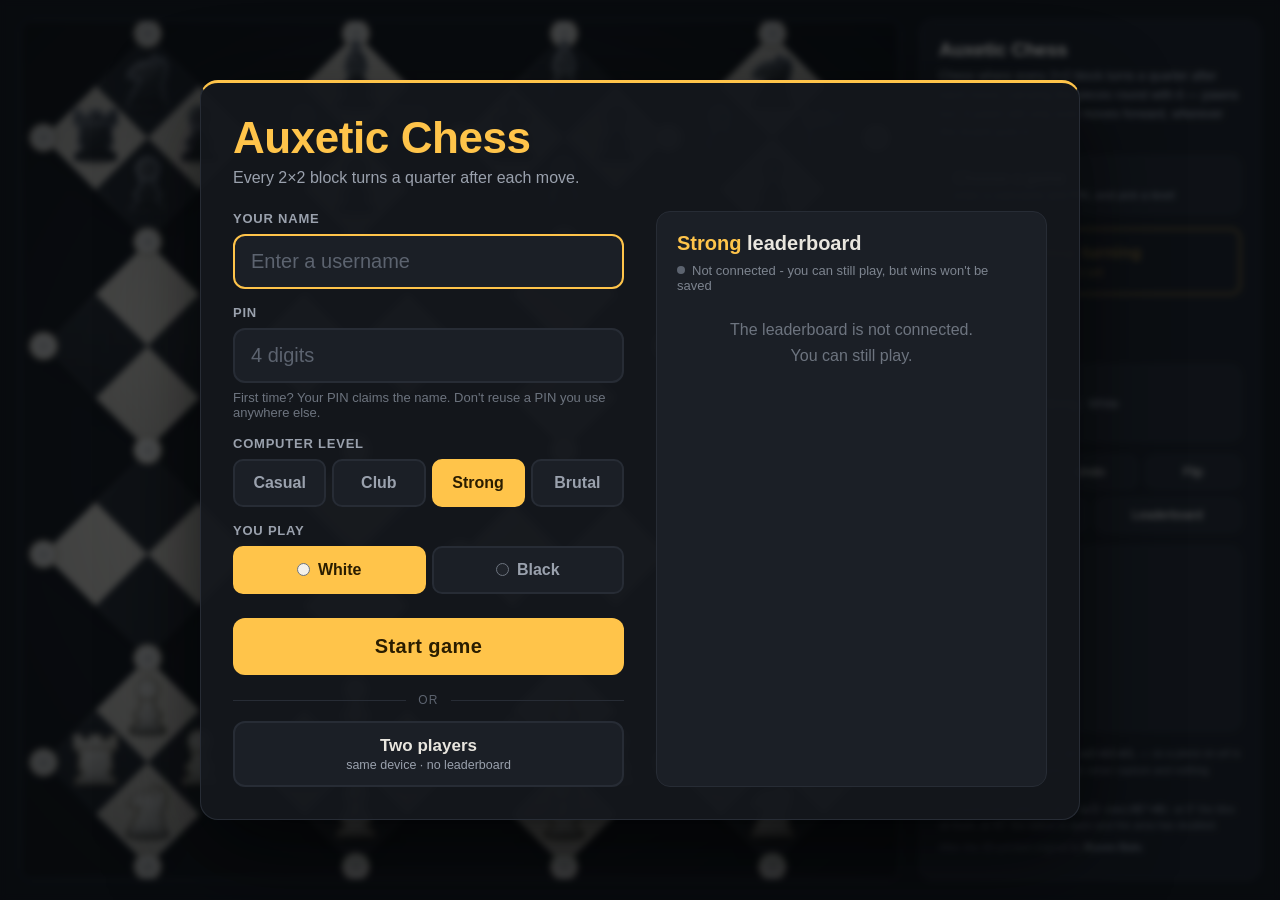
==== commit 2ea5957a: "Rebuild the board renderer on Phaser js/board.js is now a Phaser 4.2.1 scene instead of a 2D canvas " ====
--- a/index.html
+++ b/index.html
@@ -163,12 +163,17 @@
   </div>
 </div>
 
+<!-- Phaser drives the board renderer (js/board.js): WebGL, tweens, particles
+     and the sound manager. Vendored rather than loaded from a CDN so the page
+     still opens straight from the folder, with no build step and no network. -->
+<script src="vendor/phaser.min.js"></script>
 <script src="js/chess.js"></script>
 <script src="js/ai.js"></script>
 <script src="js/pieces.js"></script>
 <script src="js/config.js"></script>
 <script src="js/leaderboard.js"></script>
 <script src="server/replay.js"></script>
+<script src="js/sounds.js"></script>
 <script src="js/board.js"></script>
 <script src="js/main.js"></script>
 </body>
